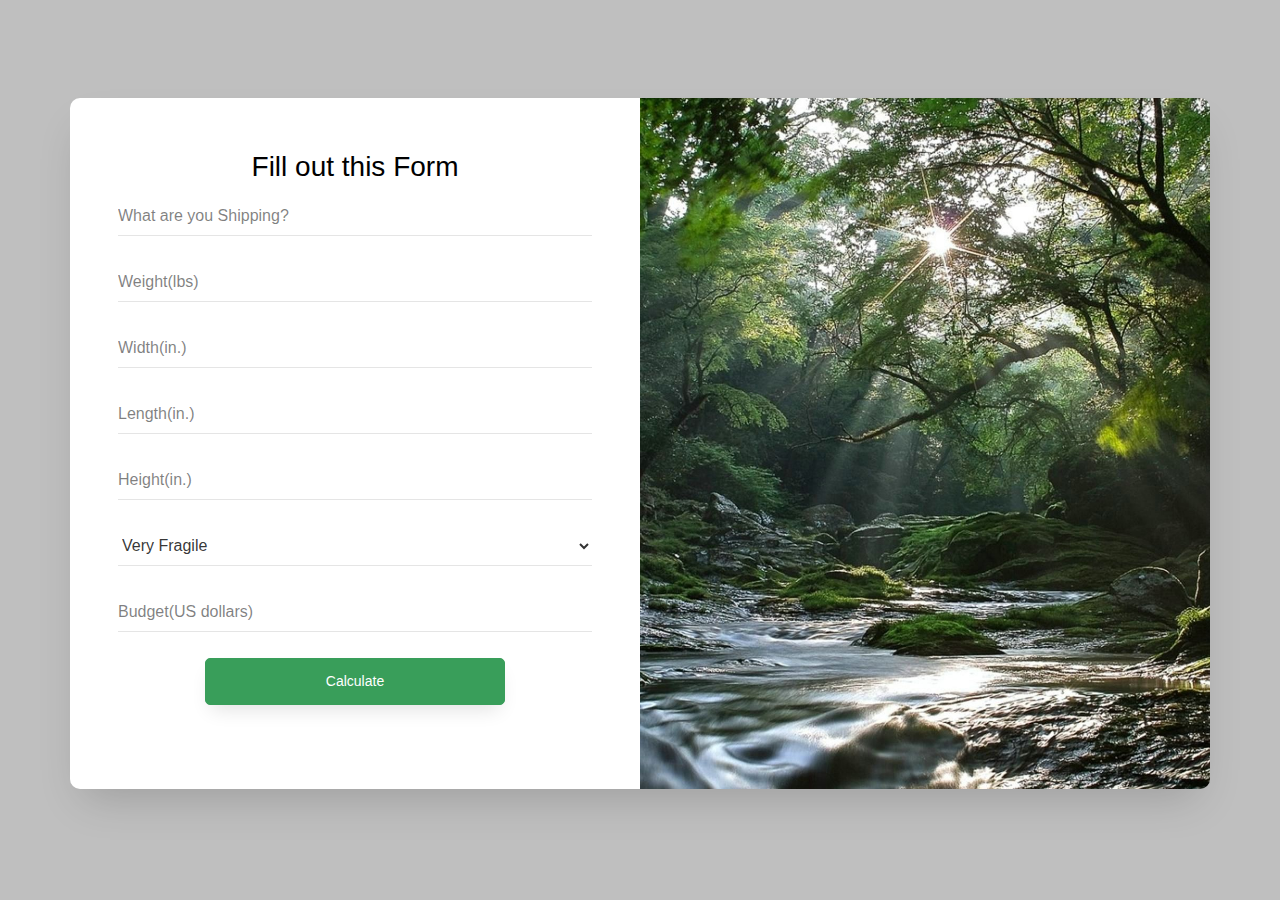
==== contact-form-05/index.html @ 7e35c426 "new template" ====
<!doctype html>
<html lang="en">
  <head>
  	<title>Contact Form 05</title>
    <meta charset="utf-8">
    <meta name="viewport" content="width=device-width, initial-scale=1, shrink-to-fit=no">

	<link href='https://fonts.googleapis.com/css?family=Roboto:400,100,300,700' rel='stylesheet' type='text/css'>

	<link rel="stylesheet" href="https://stackpath.bootstrapcdn.com/font-awesome/4.7.0/css/font-awesome.min.css">
	
	<link rel="stylesheet" href="css/style.css">

	</head>
	<body>
	<center><section class="ftco-section">
		<div class="container">
			<div class="row justify-content-center">
				<div class="col-md-12">
					<div class="wrapper">
						<div class="row no-gutters">
							<div class="col-lg-6">
								<div class="contact-wrap w-100 p-md-5 p-4">
									<h3>Fill out this Form</h3>
									<div id="form-message-warning" class="mb-4"></div> 
				      		<div id="form-message-success" class="mb-4">
				            Your message was sent, thank you!
				      		</div>
									
									<form method="POST" id="contactForm" name="contactForm" class="contactForm">
										<div class="row">
											<div class="col-md-12">
												<div class="form-group">
													<input type="text" class="form-control" name="Shipment" id="name" placeholder="What are you Shipping?" required="required">
												</div>
											</div>
											<div class="col-md-12" style="margin-top: 10px;"> 
												<div class="form-group">
													<input type="number" class="form-control" name="weight" id="email" placeholder="Weight(lbs)" required="required">
												</div>
											</div>
											<div class="col-md-12" style="margin-top: 10px;">
												<div class="form-group">
													<input type="number" class="form-control" name="width" id="subject" placeholder="Width(in.)" required="required">
												</div>
											</div>

											<div class="col-md-12" style="margin-top: 10px;">
												<div class="form-group">
													<input type="number" class="form-control" name="Length" id="subject" placeholder="Length(in.)" required="required">
												</div>
											</div>

											<div class="col-md-12" style="margin-top: 10px;">
												<div class="form-group">
													<input type="number" class="form-control" name="Height" id="subject" placeholder="Height(in.)" required="required">
												</div>
											</div>

											<div class="col-md-12" style="margin-top: 10px;">
												<div class="form-group">
													<select id="subject" class="form-control" name="Fragility" placeholder="Fragility" required="required">   
														<option value="very fragile">Very Fragile</option>
														<option value="fragile" >Fragile</option>  
														<option value="strong">Strong</option> 
														<option value="very strong">Very Strong</option> 
													  </select>
												</div>
											</div>

											<div class="col-md-12" style="margin-top: 10px;">
												<div class="form-group">
													<input type="number" class="form-control" name="Budget" id="subject" placeholder="Budget(US dollars)" required="required">
												</div>
											</div>
											
											<div class="col-md-12" style="margin-top: 10px;">
												<div class="form-group">
													<input type="submit" value="Calculate" class="btn btn-primary">
													<div class="submitting"></div>
												</div>
											</div>
										</div>
									</form>
								</div>
							</div>
							<div class="col-lg-6 d-flex align-items-stretch">
								<div class="info-wrap w-100 p-5 img" style="background-image: url(images/img.jpg);">
			          </div>
							</div>
						</div>
					</div>
				</div>
			</div>
		</div>
	</section></center>

	<script src="js/jquery.min.js"></script>
  <script src="js/popper.js"></script>
  <script src="js/bootstrap.min.js"></script>
  <script src="js/jquery.validate.min.js"></script>
  <script src="js/main.js"></script>

	</body>
</html>
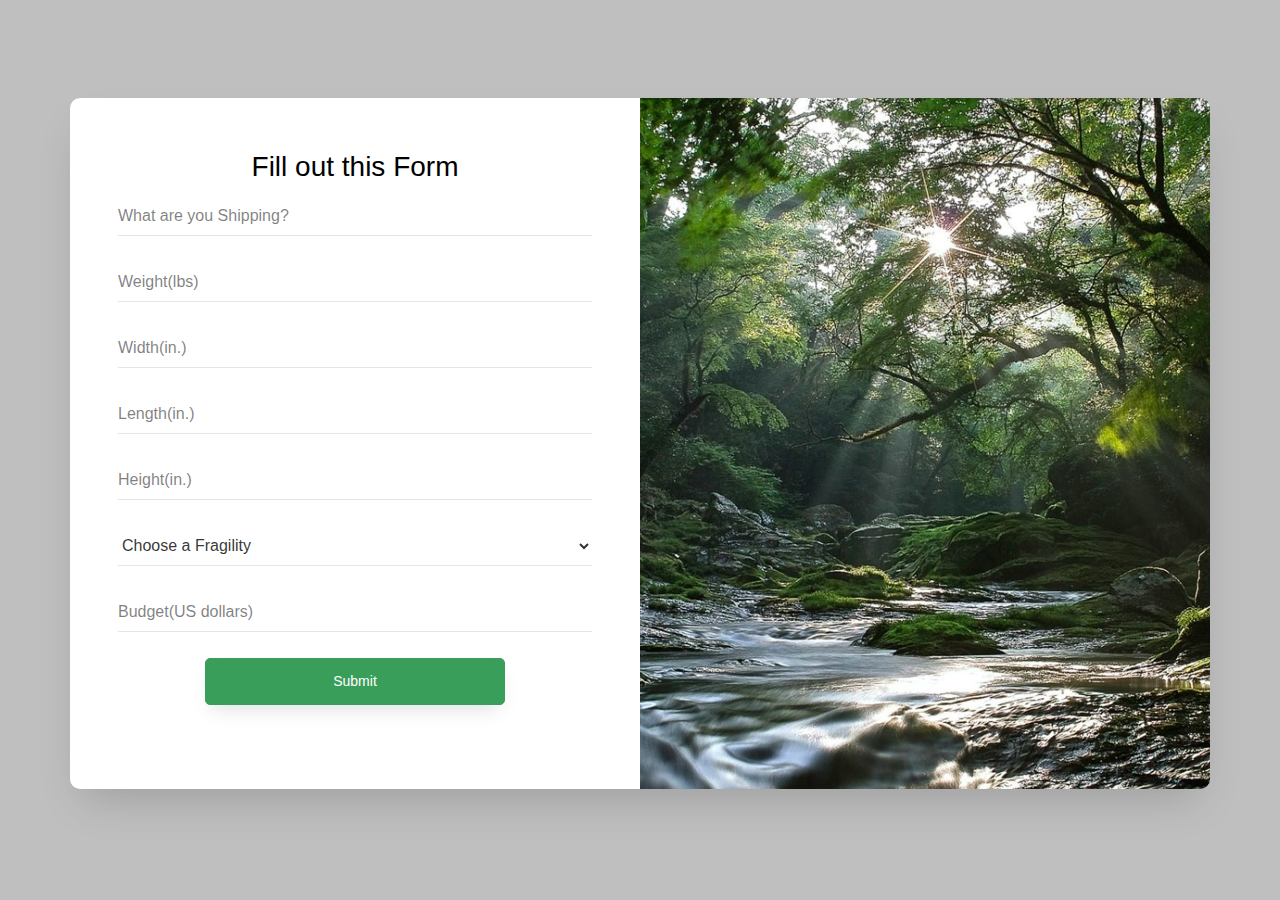
==== commit ef6abe51: "new pages" ====
--- a/contact-form-05/index.html
+++ b/contact-form-05/index.html
@@ -59,7 +59,8 @@
 
 											<div class="col-md-12" style="margin-top: 10px;">
 												<div class="form-group">
-													<select id="subject" class="form-control" name="Fragility" placeholder="Fragility" required="required">   
+													<select id="subject" class="form-control" name="Fragility" placeholder="Fragility" required="required">
+														<option value="" style="color:lightgray" disabled selected>Choose a Fragility</option>   
 														<option value="very fragile">Very Fragile</option>
 														<option value="fragile" >Fragile</option>  
 														<option value="strong">Strong</option> 
@@ -76,7 +77,7 @@
 											
 											<div class="col-md-12" style="margin-top: 10px;">
 												<div class="form-group">
-													<input type="submit" value="Calculate" class="btn btn-primary">
+													<button type="submit" class="btn btn-primary"><a href="loadingpage.html">Submit</a></button>
 													<div class="submitting"></div>
 												</div>
 											</div>
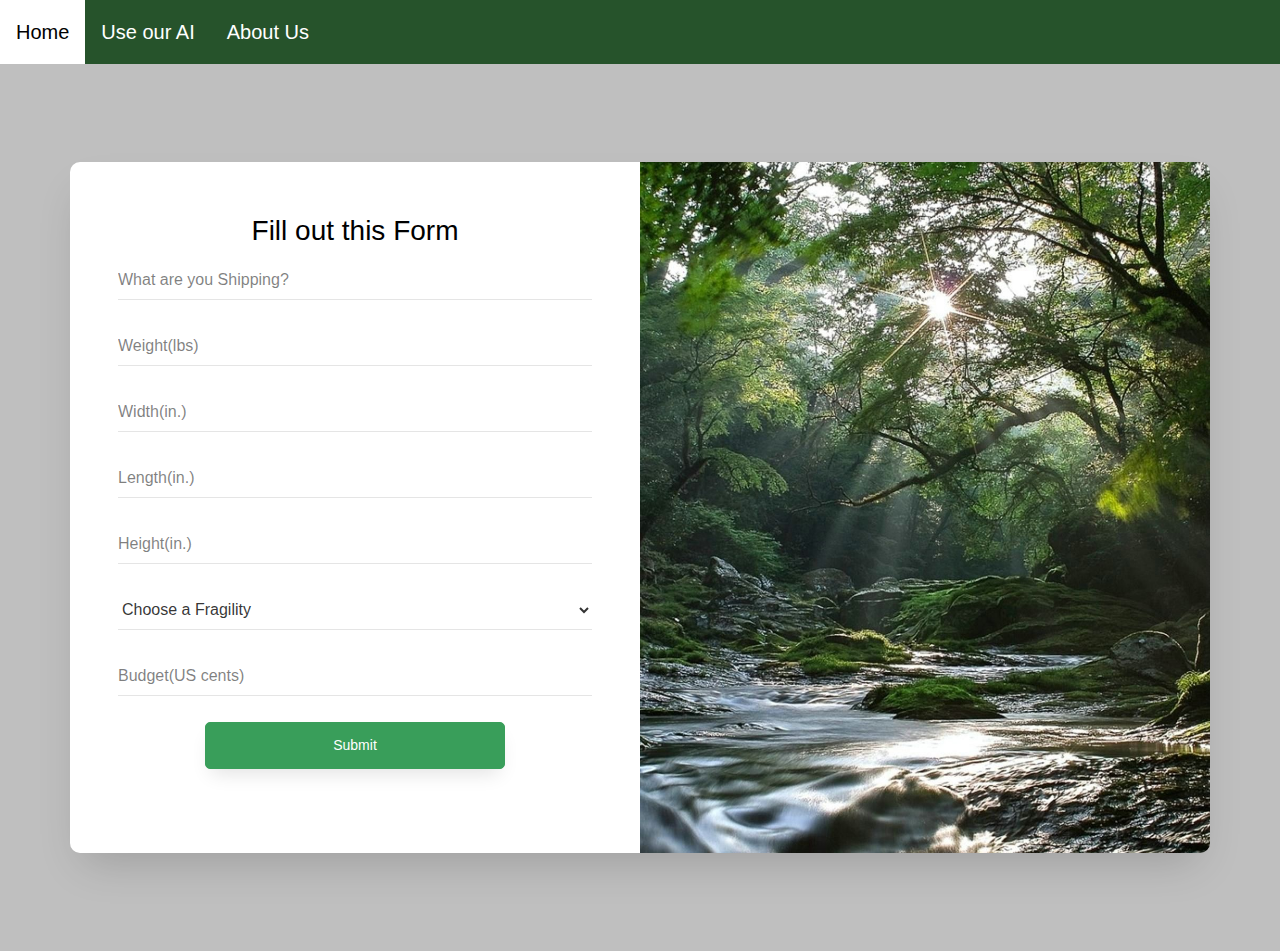
==== commit 6ac2e885: "adding stuff" ====
--- a/contact-form-05/index.html
+++ b/contact-form-05/index.html
@@ -1,7 +1,7 @@
 <!doctype html>
 <html lang="en">
   <head>
-  	<title>Contact Form 05</title>
+  	<title>Safe Packaging</title>
     <meta charset="utf-8">
     <meta name="viewport" content="width=device-width, initial-scale=1, shrink-to-fit=no">
 
@@ -13,88 +13,94 @@
 
 	</head>
 	<body>
-	<center><section class="ftco-section">
-		<div class="container">
-			<div class="row justify-content-center">
-				<div class="col-md-12">
-					<div class="wrapper">
-						<div class="row no-gutters">
-							<div class="col-lg-6">
-								<div class="contact-wrap w-100 p-md-5 p-4">
-									<h3>Fill out this Form</h3>
-									<div id="form-message-warning" class="mb-4"></div> 
-				      		<div id="form-message-success" class="mb-4">
-				            Your message was sent, thank you!
-				      		</div>
-									
-									<form method="POST" id="contactForm" name="contactForm" class="contactForm">
-										<div class="row">
-											<div class="col-md-12">
-												<div class="form-group">
-													<input type="text" class="form-control" name="Shipment" id="name" placeholder="What are you Shipping?" required="required">
+		<ul>
+			<li><a href="/homepage.html">Home</a></li>
+			<li><a href="/contact-form-05/index.html">Use our AI</a></li>
+			<li><a href="/About/aboutus.html">About Us</a></li>
+			
+		</ul>
+		<center><section class="ftco-section">
+			<div class="container">
+				<div class="row justify-content-center">
+					<div class="col-md-12">
+						<div class="wrapper">
+							<div class="row no-gutters">
+								<div class="col-lg-6">
+									<div class="contact-wrap w-100 p-md-5 p-4">
+										<h3 style="font-family: 'Trebuchet MS', 'Lucida Sans Unicode', 'Lucida Grande', 'Lucida Sans', Arial, sans-serif;">Fill out this Form</h3>
+										<div id="form-message-warning" class="mb-4"></div> 
+								<div id="form-message-success" class="mb-4">
+								Your message was sent, thank you!
+								</div>
+										
+										<form method="POST" id="contactForm" name="contactForm" class="contactForm">
+											<div class="row">
+												<div class="col-md-12">
+													<div class="form-group">
+														<input type="text" class="form-control" name="Shipment" id="name" placeholder="What are you Shipping?" required="required">
+													</div>
+												</div>
+												<div class="col-md-12" style="margin-top: 10px;"> 
+													<div class="form-group">
+														<input type="number" class="form-control" name="weight" id="email" placeholder="Weight(lbs)" required="required">
+													</div>
+												</div>
+												<div class="col-md-12" style="margin-top: 10px;">
+													<div class="form-group">
+														<input type="number" class="form-control" name="width" id="subject" placeholder="Width(in.)" required="required">
+													</div>
+												</div>
+
+												<div class="col-md-12" style="margin-top: 10px;">
+													<div class="form-group">
+														<input type="number" class="form-control" name="Length" id="subject" placeholder="Length(in.)" required="required">
+													</div>
+												</div>
+
+												<div class="col-md-12" style="margin-top: 10px;">
+													<div class="form-group">
+														<input type="number" class="form-control" name="Height" id="subject" placeholder="Height(in.)" required="required">
+													</div>
+												</div>
+
+												<div class="col-md-12" style="margin-top: 10px;">
+													<div class="form-group">
+														<select id="subject" class="form-control" name="Fragility" placeholder="Fragility" required="required">
+															<option value="" style="color:lightgray" disabled selected>Choose a Fragility</option>   
+															<option value="very fragile">Very Fragile</option>
+															<option value="fragile" >Fragile</option>  
+															<option value="strong">Strong</option> 
+															<option value="very strong">Very Strong</option> 
+														</select>
+													</div>
+												</div>
+
+												<div class="col-md-12" style="margin-top: 10px;">
+													<div class="form-group">
+														<input type="number" class="form-control" name="Budget" id="subject" placeholder="Budget(US cents)" required="required">
+													</div>
+												</div>
+												
+												<div class="col-md-12" style="margin-top: 10px;">
+													<div class="form-group">
+														<button type="submit" class="btn btn-primary"><a href="loadingpage.html">Submit</a></button>
+														<div class="submitting"></div>
+													</div>
 												</div>
 											</div>
-											<div class="col-md-12" style="margin-top: 10px;"> 
-												<div class="form-group">
-													<input type="number" class="form-control" name="weight" id="email" placeholder="Weight(lbs)" required="required">
-												</div>
-											</div>
-											<div class="col-md-12" style="margin-top: 10px;">
-												<div class="form-group">
-													<input type="number" class="form-control" name="width" id="subject" placeholder="Width(in.)" required="required">
-												</div>
-											</div>
-
-											<div class="col-md-12" style="margin-top: 10px;">
-												<div class="form-group">
-													<input type="number" class="form-control" name="Length" id="subject" placeholder="Length(in.)" required="required">
-												</div>
-											</div>
-
-											<div class="col-md-12" style="margin-top: 10px;">
-												<div class="form-group">
-													<input type="number" class="form-control" name="Height" id="subject" placeholder="Height(in.)" required="required">
-												</div>
-											</div>
-
-											<div class="col-md-12" style="margin-top: 10px;">
-												<div class="form-group">
-													<select id="subject" class="form-control" name="Fragility" placeholder="Fragility" required="required">
-														<option value="" style="color:lightgray" disabled selected>Choose a Fragility</option>   
-														<option value="very fragile">Very Fragile</option>
-														<option value="fragile" >Fragile</option>  
-														<option value="strong">Strong</option> 
-														<option value="very strong">Very Strong</option> 
-													  </select>
-												</div>
-											</div>
-
-											<div class="col-md-12" style="margin-top: 10px;">
-												<div class="form-group">
-													<input type="number" class="form-control" name="Budget" id="subject" placeholder="Budget(US dollars)" required="required">
-												</div>
-											</div>
-											
-											<div class="col-md-12" style="margin-top: 10px;">
-												<div class="form-group">
-													<button type="submit" class="btn btn-primary"><a href="loadingpage.html">Submit</a></button>
-													<div class="submitting"></div>
-												</div>
-											</div>
-										</div>
-									</form>
+										</form>
+									</div>
 								</div>
-							</div>
-							<div class="col-lg-6 d-flex align-items-stretch">
-								<div class="info-wrap w-100 p-5 img" style="background-image: url(images/img.jpg);">
-			          </div>
+								<div class="col-lg-6 d-flex align-items-stretch">
+									<div class="info-wrap w-100 p-5 img" style="background-image: url(images/img.jpg);">
+						</div>
+								</div>
 							</div>
 						</div>
 					</div>
 				</div>
 			</div>
-		</div>
-	</section></center>
+		</section></center>
 
 	<script src="js/jquery.min.js"></script>
   <script src="js/popper.js"></script>
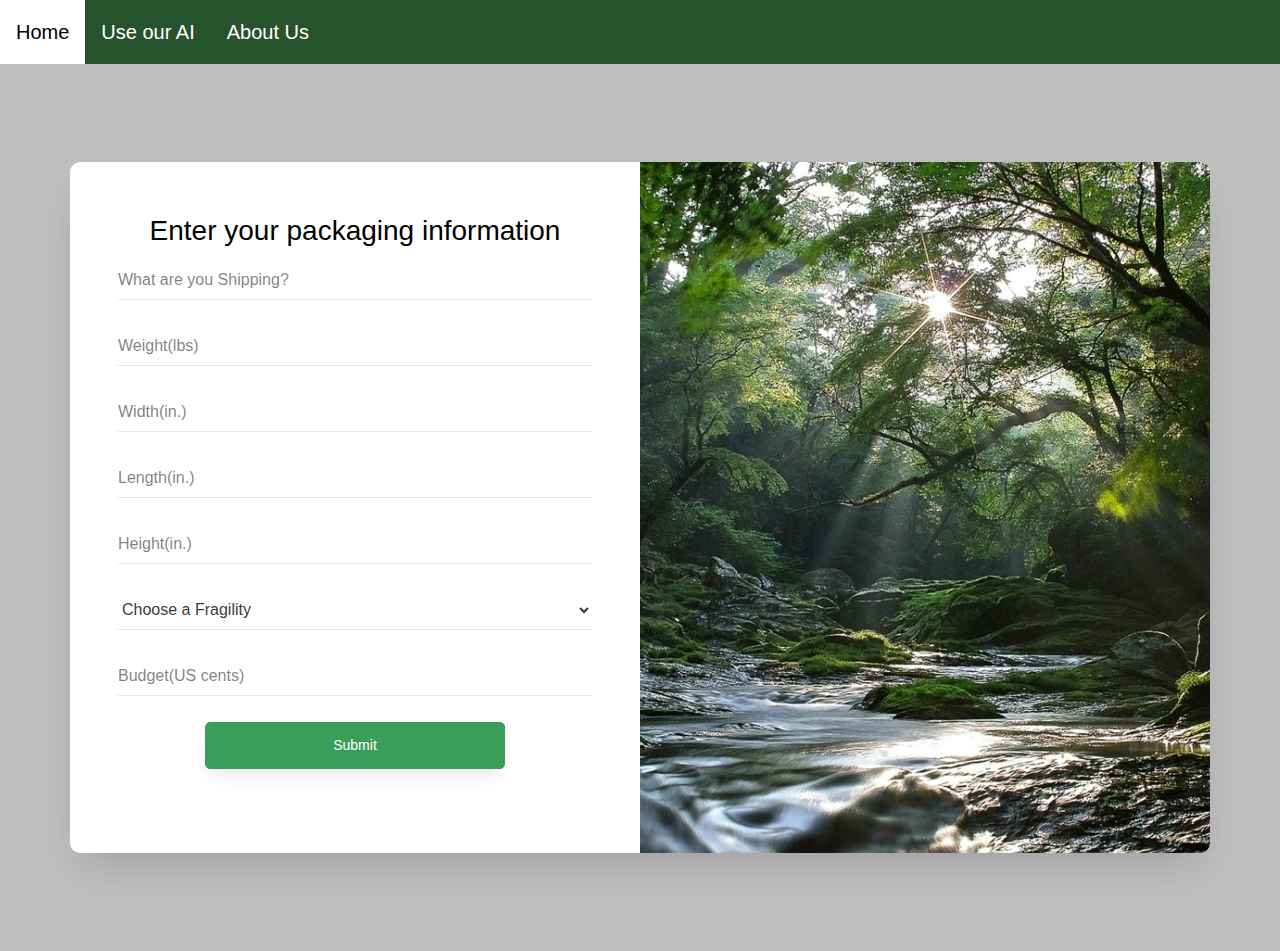
==== commit 6ee2b06f: "message" ====
--- a/contact-form-05/index.html
+++ b/contact-form-05/index.html
@@ -1,4 +1,4 @@
-<!doctype html>
+<!DOCTYPE html>
 <html lang="en">
   <head>
   	<title>Safe Packaging</title>
@@ -14,9 +14,9 @@
 	</head>
 	<body>
 		<ul>
-			<li><a href="/homepage.html">Home</a></li>
-			<li><a href="/contact-form-05/index.html">Use our AI</a></li>
-			<li><a href="/About/aboutus.html">About Us</a></li>
+			<li><a href="../homepage.html">Home</a></li>
+			<li><a href="../contact-form-05/index.html">Use our AI</a></li>
+			<li><a href="../About/aboutus.html">About Us</a></li>
 			
 		</ul>
 		<center><section class="ftco-section">
@@ -27,7 +27,7 @@
 							<div class="row no-gutters">
 								<div class="col-lg-6">
 									<div class="contact-wrap w-100 p-md-5 p-4">
-										<h3 style="font-family: 'Trebuchet MS', 'Lucida Sans Unicode', 'Lucida Grande', 'Lucida Sans', Arial, sans-serif;">Fill out this Form</h3>
+										<h3 style="font-family: 'Trebuchet MS', 'Lucida Sans Unicode', 'Lucida Grande', 'Lucida Sans', Arial, sans-serif;">Enter your packaging information</h3>
 										<div id="form-message-warning" class="mb-4"></div> 
 								<div id="form-message-success" class="mb-4">
 								Your message was sent, thank you!
